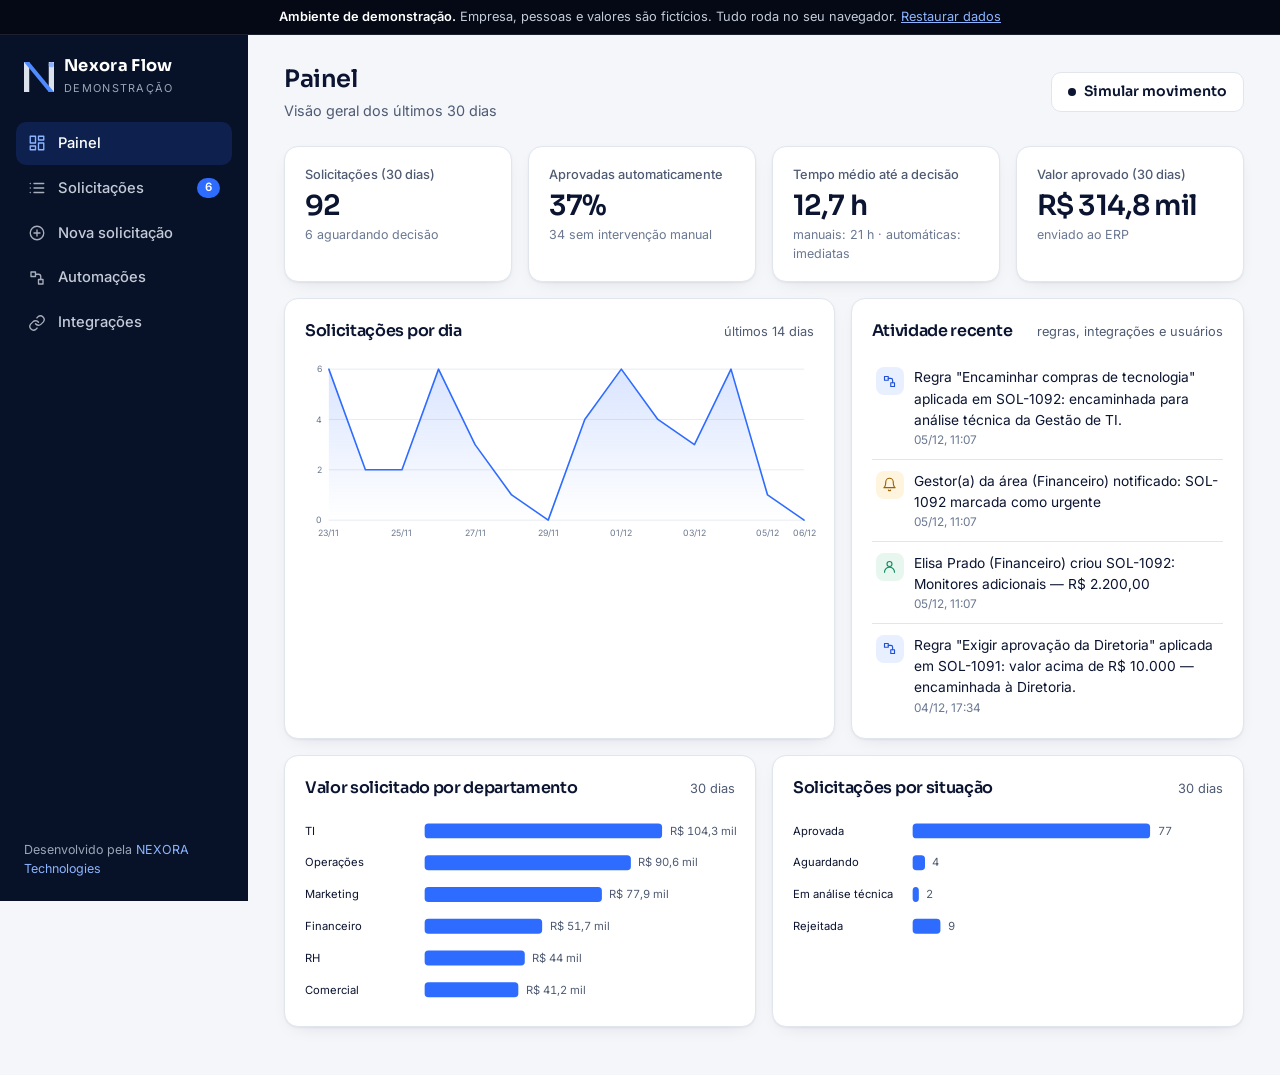
==== site-github/demo/index.html @ 000fe6ab "Add files via upload" ====
<!doctype html>
<html lang="pt-BR">
<head>
  <meta charset="utf-8">
  <meta name="viewport" content="width=device-width, initial-scale=1">
  <title>Nexora Flow · Demonstração | NEXORA Technologies</title>
  <meta name="description" content="Demonstração interativa da NEXORA Technologies: automação de aprovações, integração com ERP e painel de indicadores. Dados fictícios.">
  <meta name="robots" content="noindex">
  <meta name="theme-color" content="#071127">
  <link rel="icon" href="assets/favicon.svg" type="image/svg+xml">
  <link rel="preconnect" href="https://fonts.googleapis.com">
  <link rel="preconnect" href="https://fonts.gstatic.com" crossorigin>
  <link href="https://fonts.googleapis.com/css2?family=Inter:wght@400;500;600&family=Sora:wght@500;600;700&display=swap" rel="stylesheet">
  <link rel="stylesheet" href="assets/app.css">
  <script src="assets/app.js" defer></script>
</head>
<body>
  <div class="demo-banner" role="note"><strong>Ambiente de demonstração.</strong> Empresa, pessoas e valores são fictícios. Tudo roda no seu navegador. <a href="#" data-action="reset">Restaurar dados</a></div>
  <div class="app">
    <aside class="side">
      <a class="logo" href="#/painel" aria-label="Nexora Flow — painel">
        <svg viewBox="0 0 40 40" aria-hidden="true"><path d="M0 0h7v40H0z" fill="#DCE2EB"/><path d="M33 0h7v40h-7z" fill="#DCE2EB"/><path d="M0 0h7l33 40h-7z" fill="#4F8BFF"/><circle cx="36.5" cy="3.5" r="3.5" fill="#8DB4FF"/></svg>
        <span><b>Nexora Flow</b><small>Demonstração</small></span>
      </a>
      <nav aria-label="Seções">
        <ul class="menu" id="menu"></ul>
      </nav>
      <div class="side__foot">Desenvolvido pela <a href="../index.html">NEXORA Technologies</a></div>
    </aside>
    <main class="main" id="view" tabindex="-1"></main>
  </div>
  <div class="toasts" id="toasts" aria-live="polite"></div>
</body>
</html>
---- site-github/demo/assets/app.css ----
/* Nexora Flow — demonstração. Mesma identidade visual do site NEXORA. */
:root {
  --navy-950: #040915; --navy-900: #071127; --navy-800: #0E1F45; --navy-700: #16295A;
  --blue-500: #2E6BFF; --blue-400: #4F8BFF; --blue-300: #8DB4FF; --blue-100: #E6EEFF;
  --silver-200: #DCE2EB; --silver-300: #C3CBD8; --silver-400: #9AA6B8; --silver-500: #6B7891;
  --bg: #F4F6FA; --surface: #FFFFFF; --text: #0B1430; --muted: #4F5B73; --line: #E1E6EE;
  --ok: #0E8A5F; --ok-bg: #E7F7EF; --warn: #9A6200; --warn-bg: #FFF4DE; --bad: #B4232F; --bad-bg: #FDECEE;
  --info: #1D4FD8; --info-bg: #E8EFFF;
  --font-head: "Sora", "Segoe UI", system-ui, sans-serif;
  --font-body: "Inter", "Segoe UI", system-ui, sans-serif;
  --radius: 14px; --shadow: 0 1px 2px rgba(7,17,39,.05), 0 6px 20px -10px rgba(7,17,39,.15);
  --ease: cubic-bezier(.22,.8,.24,1);
  --side: 248px;
}
*, *::before, *::after { box-sizing: border-box; }
html, body { margin: 0; }
body { font-family: var(--font-body); font-size: 15px; line-height: 1.55; color: var(--text); background: var(--bg); -webkit-font-smoothing: antialiased; }
h1, h2, h3 { font-family: var(--font-head); letter-spacing: -.02em; margin: 0; font-weight: 600; }
button, input, select, textarea { font: inherit; color: inherit; }
a { color: var(--blue-500); }
:focus-visible { outline: 2px solid var(--blue-400); outline-offset: 2px; border-radius: 6px; }
.sr-only { position: absolute; width: 1px; height: 1px; overflow: hidden; clip: rect(0 0 0 0); white-space: nowrap; }

/* Faixa de demonstração */
.demo-banner { background: var(--navy-950); color: var(--silver-300); font-size: .8rem; text-align: center; padding: 7px 16px; border-bottom: 1px solid rgba(195,203,216,.12); }
.demo-banner strong { color: #fff; font-weight: 600; }
.demo-banner a { color: var(--blue-300); }

/* Layout */
.app { display: grid; grid-template-columns: var(--side) 1fr; min-height: calc(100vh - 34px); }
.side { background: var(--navy-900); color: var(--silver-300); padding: 22px 16px; display: flex; flex-direction: column; gap: 24px; position: sticky; top: 0; height: calc(100vh - 34px); }
.logo { display: flex; align-items: center; gap: 10px; color: #fff; text-decoration: none; padding: 0 8px; }
.logo svg { width: 30px; height: 30px; flex: none; }
.logo b { font-family: var(--font-head); font-size: 1.02rem; letter-spacing: .02em; display: block; line-height: 1.1; }
.logo small { font-size: .68rem; color: var(--silver-400); letter-spacing: .12em; text-transform: uppercase; }
.menu { list-style: none; margin: 0; padding: 0; display: grid; gap: 2px; }
.menu a { display: flex; align-items: center; gap: 12px; padding: 10px 12px; border-radius: 10px; color: var(--silver-300); text-decoration: none; font-weight: 500; font-size: .92rem; transition: background-color .2s var(--ease), color .2s var(--ease); }
.menu a svg { width: 18px; height: 18px; flex: none; opacity: .85; }
.menu a:hover { background: rgba(255,255,255,.05); color: #fff; }
.menu a[aria-current="page"] { background: rgba(46,107,255,.18); color: #fff; }
.menu a[aria-current="page"] svg { color: var(--blue-300); opacity: 1; }
.menu .label-short { display: none; }
.menu .count { margin-left: auto; font-size: .72rem; background: var(--blue-500); color: #fff; border-radius: 999px; padding: 1px 8px; font-weight: 600; }
.side__foot { margin-top: auto; font-size: .78rem; color: var(--silver-400); padding: 0 8px; }
.side__foot a { color: var(--blue-300); text-decoration: none; }

.main { min-width: 0; padding: 26px clamp(16px, 3vw, 36px) 48px; }
.topbar { display: flex; flex-wrap: wrap; align-items: center; justify-content: space-between; gap: 14px; margin-bottom: 24px; }
.topbar h1 { font-size: 1.5rem; }
.topbar p { margin: 2px 0 0; color: var(--muted); font-size: .9rem; }
.topbar__actions { display: flex; flex-wrap: wrap; gap: 10px; }

/* Botões */
.btn { display: inline-flex; align-items: center; gap: 8px; min-height: 40px; padding: 8px 16px; border-radius: 10px; border: 1px solid var(--line); background: var(--surface); font-weight: 600; font-size: .88rem; font-family: var(--font-head); cursor: pointer; transition: background-color .2s var(--ease), border-color .2s var(--ease), transform .2s var(--ease); }
.btn svg { width: 16px; height: 16px; }
.btn:hover { border-color: var(--silver-300); }
.btn:active { transform: translateY(1px); }
.btn--primary { background: var(--blue-500); border-color: var(--blue-500); color: #fff; }
.btn--primary:hover { background: #1D5BFF; border-color: #1D5BFF; }
.btn--live[aria-pressed="true"] { background: var(--ok-bg); border-color: #A9E2C8; color: var(--ok); }
.btn--live[aria-pressed="true"] .dot { animation: blink 1.2s infinite; }
.btn--sm { min-height: 32px; padding: 4px 12px; font-size: .8rem; }
.btn--ok { color: var(--ok); } .btn--ok:hover { background: var(--ok-bg); border-color: #A9E2C8; }
.btn--bad { color: var(--bad); } .btn--bad:hover { background: var(--bad-bg); border-color: #F3B9C0; }
.dot { width: 8px; height: 8px; border-radius: 50%; background: currentColor; display: inline-block; }
@keyframes blink { 50% { opacity: .25; } }

/* Cards / KPIs */
.panel { background: var(--surface); border: 1px solid var(--line); border-radius: var(--radius); box-shadow: var(--shadow); padding: 20px; min-width: 0; }
.panel__head { display: flex; justify-content: space-between; align-items: baseline; gap: 12px; margin-bottom: 14px; }
.panel__head h2 { font-size: 1rem; }
.panel__head span { font-size: .8rem; color: var(--muted); }
.kpis { display: grid; grid-template-columns: repeat(4, minmax(0, 1fr)); gap: 16px; margin-bottom: 16px; }
.kpi { padding: 18px 20px; }
.kpi__label { font-size: .8rem; color: var(--muted); font-weight: 500; }
.kpi__value { font-family: var(--font-head); font-size: 1.75rem; font-weight: 600; letter-spacing: -.03em; margin-top: 4px; line-height: 1.2; }
.kpi__hint { font-size: .78rem; color: var(--silver-500); margin-top: 2px; }
.grid-2 { display: grid; grid-template-columns: 1.4fr 1fr; gap: 16px; margin-bottom: 16px; }
.grid-2b { display: grid; grid-template-columns: 1fr 1fr; gap: 16px; }

/* Gráficos */
.chart { position: relative; }
.chart svg { display: block; width: 100%; height: auto; overflow: visible; }
.chart .grid line { stroke: var(--line); stroke-width: 1; }
.chart .axis text { fill: var(--silver-500); font-size: 11px; font-family: var(--font-body); }
.chart .line { fill: none; stroke: var(--blue-500); stroke-width: 2; stroke-linejoin: round; stroke-linecap: round; }
.chart .area { fill: url(#areaGrad); }
.chart .pt { fill: var(--blue-500); stroke: var(--surface); stroke-width: 2; opacity: 0; transition: opacity .15s; }
.chart .pt.on { opacity: 1; }
.chart .cross { stroke: var(--silver-300); stroke-width: 1; stroke-dasharray: 3 3; opacity: 0; }
.chart .cross.on { opacity: 1; }
.chart .bar { fill: var(--blue-500); transition: fill .15s; }
.chart .bar-row:hover .bar, .chart .bar-row:focus .bar { fill: #1D5BFF; }
.chart .bar-row { cursor: default; outline: none; }
.chart .bar-label { fill: var(--text); font-size: 12px; font-family: var(--font-body); }
.chart .bar-value { fill: var(--muted); font-size: 12px; font-family: var(--font-body); font-variant-numeric: tabular-nums; }
.tooltip { position: absolute; pointer-events: none; background: var(--navy-900); color: #fff; font-size: .78rem; padding: 7px 10px; border-radius: 8px; white-space: nowrap; transform: translate(-50%, calc(-100% - 10px)); opacity: 0; transition: opacity .12s; z-index: 5; box-shadow: 0 8px 20px -8px rgba(0,0,0,.4); }
.tooltip.on { opacity: 1; }
.tooltip b { font-family: var(--font-head); }

/* Feed de atividades */
.feed { list-style: none; margin: 0; padding: 0; display: grid; gap: 2px; max-height: 360px; overflow: auto; }
.feed li { display: grid; grid-template-columns: 28px 1fr; gap: 10px; padding: 9px 4px; border-bottom: 1px solid var(--line); font-size: .86rem; }
.feed li:last-child { border-bottom: 0; }
.feed .ico { width: 28px; height: 28px; border-radius: 8px; display: grid; place-items: center; }
.feed .ico svg { width: 15px; height: 15px; }
.feed .ico--regra { background: var(--info-bg); color: var(--info); }
.feed .ico--integracao { background: #EEF0F4; color: var(--navy-700); }
.feed .ico--usuario { background: var(--ok-bg); color: var(--ok); }
.feed .ico--notificacao { background: var(--warn-bg); color: var(--warn); }
.feed time { display: block; font-size: .74rem; color: var(--silver-500); }
.feed li.new { animation: flash 1.6s var(--ease); }
@keyframes flash { from { background: var(--blue-100); } to { background: transparent; } }

/* Badges */
.badge { display: inline-flex; align-items: center; gap: 6px; font-size: .76rem; font-weight: 600; padding: 3px 10px; border-radius: 999px; white-space: nowrap; }
.badge svg { width: 12px; height: 12px; }
.badge--aprovada { background: var(--ok-bg); color: var(--ok); }
.badge--pendente { background: var(--warn-bg); color: var(--warn); }
.badge--em_analise { background: var(--info-bg); color: var(--info); }
.badge--rejeitada { background: var(--bad-bg); color: var(--bad); }
.tag-auto { font-size: .7rem; font-weight: 600; color: var(--blue-500); background: var(--blue-100); padding: 2px 7px; border-radius: 6px; margin-left: 6px; }

/* Filtros & tabela */
.filters { display: flex; flex-wrap: wrap; gap: 10px; margin-bottom: 14px; }
.filters input, .filters select, .field input, .field select, .field textarea {
  min-height: 40px; padding: 8px 12px; border: 1px solid var(--line); border-radius: 10px; background: var(--surface);
  transition: border-color .2s var(--ease), box-shadow .2s var(--ease);
}
.filters input { flex: 1 1 220px; }
.filters input:focus, .filters select:focus, .field input:focus, .field select:focus, .field textarea:focus { outline: none; border-color: var(--blue-500); box-shadow: 0 0 0 3px rgba(46,107,255,.15); }
.table-wrap { overflow-x: auto; margin: 0 -20px -20px; }
table { width: 100%; border-collapse: collapse; font-size: .875rem; }
th { text-align: left; font-weight: 600; font-size: .75rem; text-transform: uppercase; letter-spacing: .06em; color: var(--muted); padding: 10px 14px; border-bottom: 1px solid var(--line); background: #FAFBFD; white-space: nowrap; }
td { padding: 12px 14px; border-bottom: 1px solid var(--line); vertical-align: middle; }
tr:last-child td { border-bottom: 0; }
tbody tr:hover { background: #FAFBFD; }
td.num, th.num { text-align: right; font-variant-numeric: tabular-nums; white-space: nowrap; }
td .sub { display: block; font-size: .78rem; color: var(--muted); }
.actions { display: flex; gap: 6px; justify-content: flex-end; }
.empty { text-align: center; color: var(--muted); padding: 40px 16px; }
tr.new { animation: flash 1.6s var(--ease); }

/* Formulário */
.form-layout { display: grid; grid-template-columns: 1fr 1fr; gap: 16px; align-items: start; }
.form-grid { display: grid; grid-template-columns: 1fr 1fr; gap: 14px; }
.field { display: flex; flex-direction: column; gap: 6px; }
.field--full { grid-column: 1 / -1; }
.field label { font-size: .82rem; font-weight: 600; }
.field textarea { min-height: 90px; resize: vertical; }
.presets { display: flex; flex-wrap: wrap; gap: 8px; margin-bottom: 16px; }
.presets span { font-size: .8rem; color: var(--muted); align-self: center; }
.result-empty { color: var(--muted); font-size: .9rem; display: grid; place-items: center; text-align: center; min-height: 260px; }
.steps { list-style: none; margin: 0; padding: 0; display: grid; gap: 10px; }
.steps li { display: grid; grid-template-columns: 30px 1fr; gap: 12px; padding: 12px; border: 1px solid var(--line); border-radius: 12px; opacity: 0; transform: translateY(6px); animation: stepIn .45s var(--ease) forwards; }
.steps li .n { width: 30px; height: 30px; border-radius: 50%; display: grid; place-items: center; background: var(--blue-100); color: var(--blue-500); font-weight: 700; font-size: .8rem; font-family: var(--font-head); }
.steps li strong { display: block; font-size: .9rem; }
.steps li span { font-size: .84rem; color: var(--muted); }
.steps li.skip { background: #FAFBFD; } .steps li.skip .n { background: #EEF0F4; color: var(--silver-500); }
@keyframes stepIn { to { opacity: 1; transform: none; } }

/* Regras */
.rules { display: grid; gap: 12px; }
.rule { display: grid; grid-template-columns: 1fr auto; gap: 16px; align-items: center; }
.rule h3 { font-size: .98rem; margin-bottom: 4px; }
.rule p { margin: 0; color: var(--muted); font-size: .88rem; }
.rule code { font-size: .8rem; background: #F1F4F9; padding: 2px 6px; border-radius: 6px; color: var(--navy-700); }
.rule__meta { font-size: .78rem; color: var(--silver-500); margin-top: 8px !important; }
.switch { position: relative; width: 46px; height: 26px; border-radius: 999px; background: var(--silver-300); border: 0; cursor: pointer; transition: background-color .2s var(--ease); flex: none; }
.switch::after { content: ""; position: absolute; top: 3px; left: 3px; width: 20px; height: 20px; border-radius: 50%; background: #fff; box-shadow: 0 1px 3px rgba(0,0,0,.2); transition: transform .2s var(--ease); }
.switch[aria-checked="true"] { background: var(--blue-500); }
.switch[aria-checked="true"]::after { transform: translateX(20px); }

/* Integrações */
.int-cards { display: grid; grid-template-columns: repeat(3, minmax(0,1fr)); gap: 16px; margin-bottom: 16px; }
.int-card { display: flex; gap: 14px; align-items: center; }
.int-card .ico { width: 42px; height: 42px; border-radius: 12px; background: var(--info-bg); color: var(--info); display: grid; place-items: center; flex: none; }
.int-card .ico svg { width: 20px; height: 20px; }
.int-card b { display: block; font-family: var(--font-head); font-size: .92rem; }
.int-card span { font-size: .8rem; color: var(--muted); }
pre.payload { margin: 0; background: var(--navy-900); color: #CFE0FF; font-size: .76rem; padding: 12px 14px; border-radius: 10px; overflow: auto; max-height: 220px; }
details.log summary { cursor: pointer; color: var(--blue-500); font-size: .8rem; font-weight: 600; }
details.log[open] summary { margin-bottom: 8px; }

/* Toast */
.toasts { position: fixed; right: 20px; bottom: 20px; display: grid; gap: 8px; z-index: 50; max-width: min(360px, calc(100vw - 32px)); }
.toast { background: var(--navy-900); color: #fff; padding: 12px 16px; border-radius: 12px; font-size: .86rem; box-shadow: 0 12px 30px -10px rgba(0,0,0,.45); animation: toastIn .3s var(--ease); }
.toast b { color: var(--blue-300); font-family: var(--font-head); }
@keyframes toastIn { from { opacity: 0; transform: translateY(10px); } }

/* Responsivo */
@media (max-width: 1100px) {
  .kpis { grid-template-columns: repeat(2, minmax(0,1fr)); }
  .grid-2, .grid-2b, .form-layout { grid-template-columns: 1fr; }
  .int-cards { grid-template-columns: 1fr; }
}
@media (max-width: 860px) {
  .app { grid-template-columns: minmax(0, 1fr); }
  .side { position: sticky; top: 0; z-index: 20; height: auto; flex-direction: row; align-items: center; padding: 10px 12px; gap: 12px; min-width: 0; }
  .side nav { flex: 1 1 auto; min-width: 0; overflow-x: auto; scrollbar-width: none; }
  .side nav::-webkit-scrollbar { display: none; }
  .logo small, .side__foot { display: none; }
  .menu { display: flex; gap: 4px; }
  .menu a { padding: 8px 10px; white-space: nowrap; font-size: .85rem; }
  .menu a .label-long { display: none; }
  .menu a .label-short { display: inline; }
}
@media (max-width: 560px) {
  .kpis { gap: 10px; }
  .kpi { padding: 14px; }
  .kpi__value { font-size: 1.35rem; }
  .form-grid { grid-template-columns: 1fr; }
  .topbar__actions .btn { flex: 1 1 auto; justify-content: center; }
  .menu a svg { display: none; }
  .hide-sm { display: none; }
}
@media (prefers-reduced-motion: reduce) { *, *::before, *::after { animation: none !important; transition: none !important; } .steps li { opacity: 1; transform: none; } }
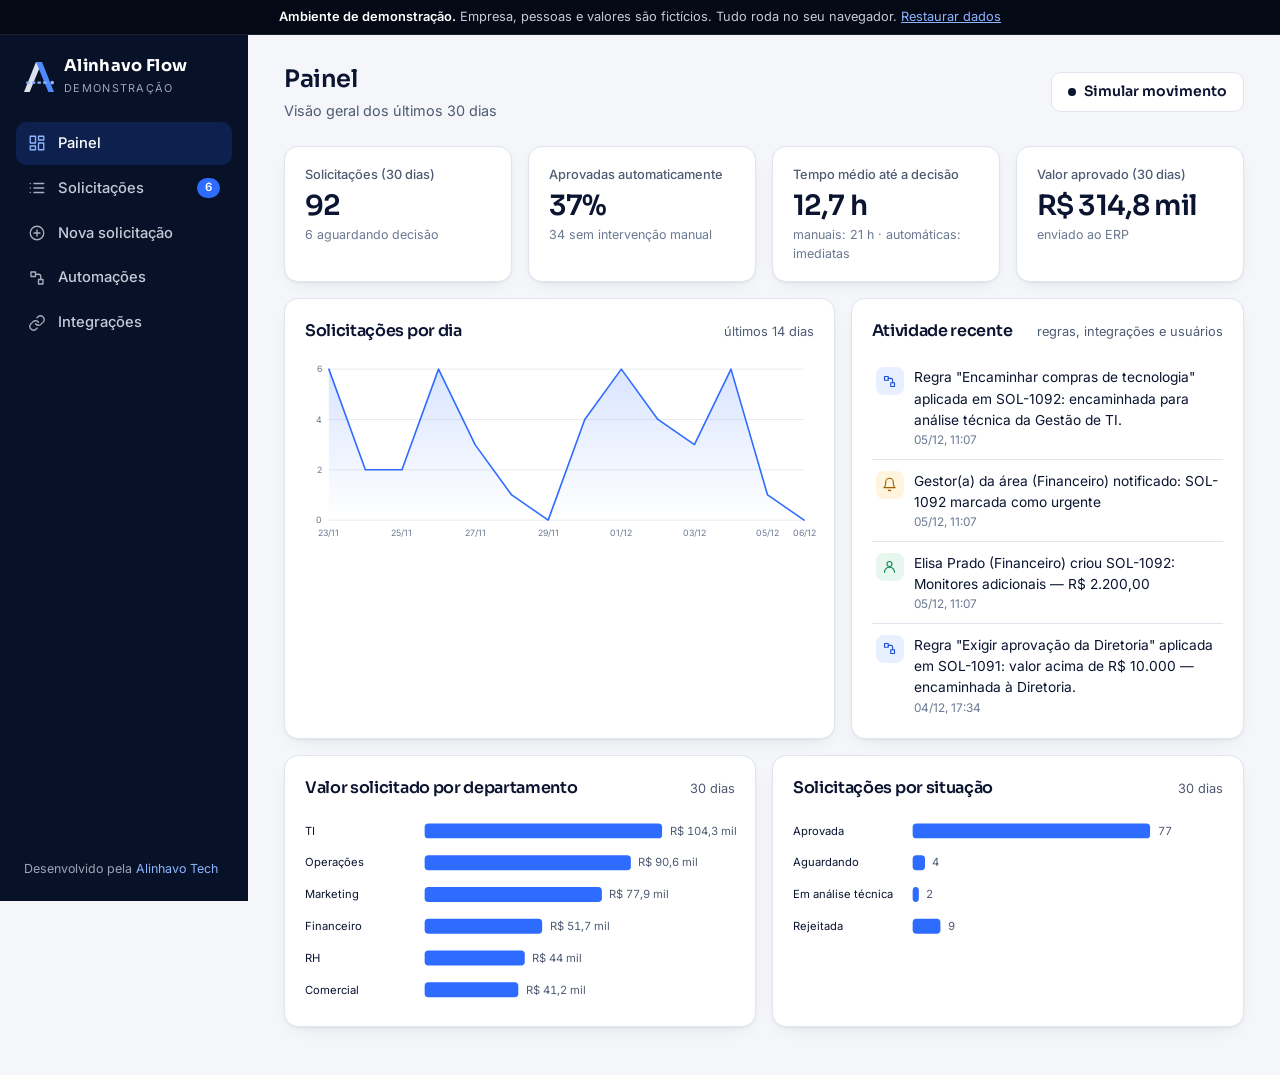
==== commit 0e927352: "Rebranding demo" ====
--- a/site-github/demo/index.html
+++ b/site-github/demo/index.html
@@ -3,8 +3,8 @@
 <head>
   <meta charset="utf-8">
   <meta name="viewport" content="width=device-width, initial-scale=1">
-  <title>Nexora Flow · Demonstração | NEXORA Technologies</title>
-  <meta name="description" content="Demonstração interativa da NEXORA Technologies: automação de aprovações, integração com ERP e painel de indicadores. Dados fictícios.">
+  <title>Alinhavo Flow · Demonstração | Alinhavo Tech</title>
+  <meta name="description" content="Demonstração interativa da Alinhavo Tech: automação de aprovações, integração com ERP e painel de indicadores. Dados fictícios.">
   <meta name="robots" content="noindex">
   <meta name="theme-color" content="#071127">
   <link rel="icon" href="assets/favicon.svg" type="image/svg+xml">
@@ -18,14 +18,14 @@
   <div class="demo-banner" role="note"><strong>Ambiente de demonstração.</strong> Empresa, pessoas e valores são fictícios. Tudo roda no seu navegador. <a href="#" data-action="reset">Restaurar dados</a></div>
   <div class="app">
     <aside class="side">
-      <a class="logo" href="#/painel" aria-label="Nexora Flow — painel">
-        <svg viewBox="0 0 40 40" aria-hidden="true"><path d="M0 0h7v40H0z" fill="#DCE2EB"/><path d="M33 0h7v40h-7z" fill="#DCE2EB"/><path d="M0 0h7l33 40h-7z" fill="#4F8BFF"/><circle cx="36.5" cy="3.5" r="3.5" fill="#8DB4FF"/></svg>
-        <span><b>Nexora Flow</b><small>Demonstração</small></span>
+      <a class="logo" href="#/painel" aria-label="Alinhavo Flow — painel">
+        <svg viewBox="0 0 40 40" aria-hidden="true"><path d="M0 40h7.5L24 0h-8z" fill="#DCE2EB"/><path d="M16 0h8l16 40h-7.5z" fill="#4F8BFF"/><path d="M3 27.5H33" stroke="#8DB4FF" stroke-width="3" stroke-dasharray="4.5 3" fill="none"/><circle cx="37.6" cy="27.5" r="2.4" fill="#8DB4FF"/></svg>
+        <span><b>Alinhavo Flow</b><small>Demonstração</small></span>
       </a>
       <nav aria-label="Seções">
         <ul class="menu" id="menu"></ul>
       </nav>
-      <div class="side__foot">Desenvolvido pela <a href="../index.html">NEXORA Technologies</a></div>
+      <div class="side__foot">Desenvolvido pela <a href="../index.html">Alinhavo Tech</a></div>
     </aside>
     <main class="main" id="view" tabindex="-1"></main>
   </div>
